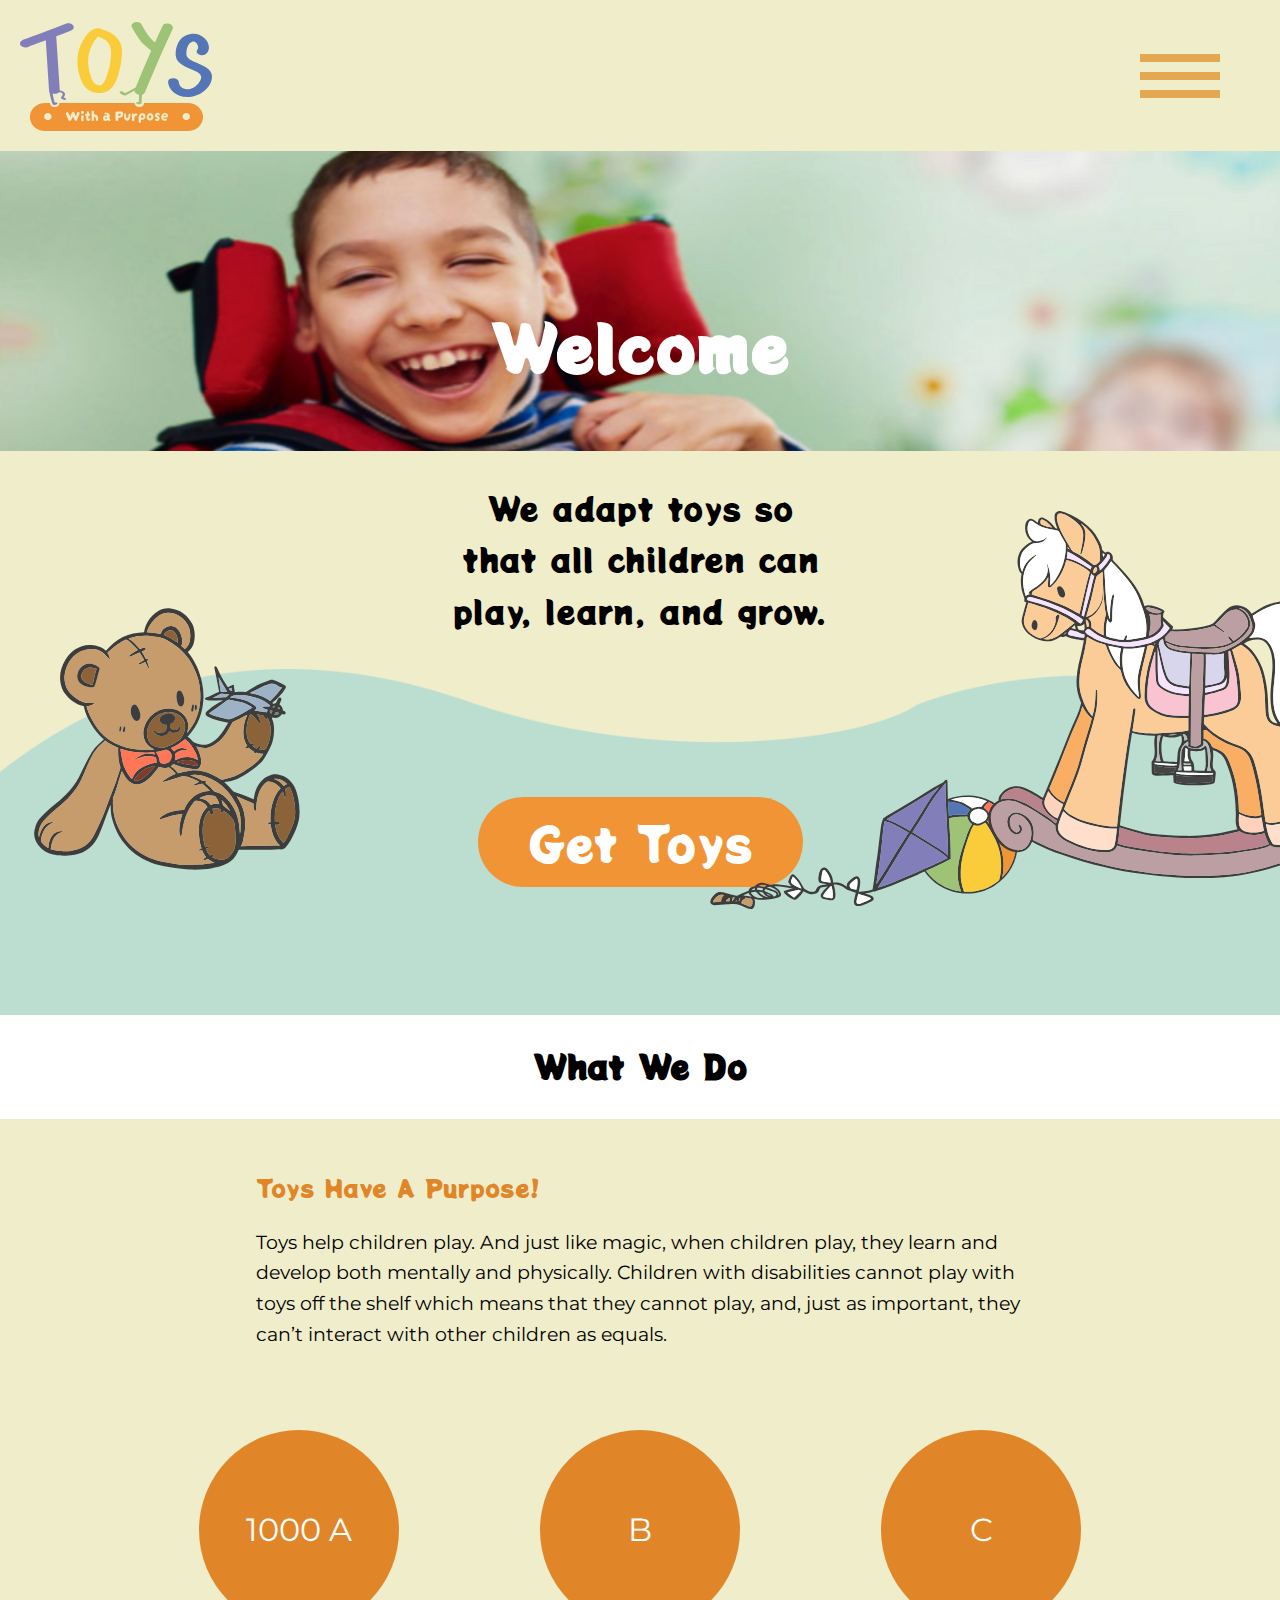
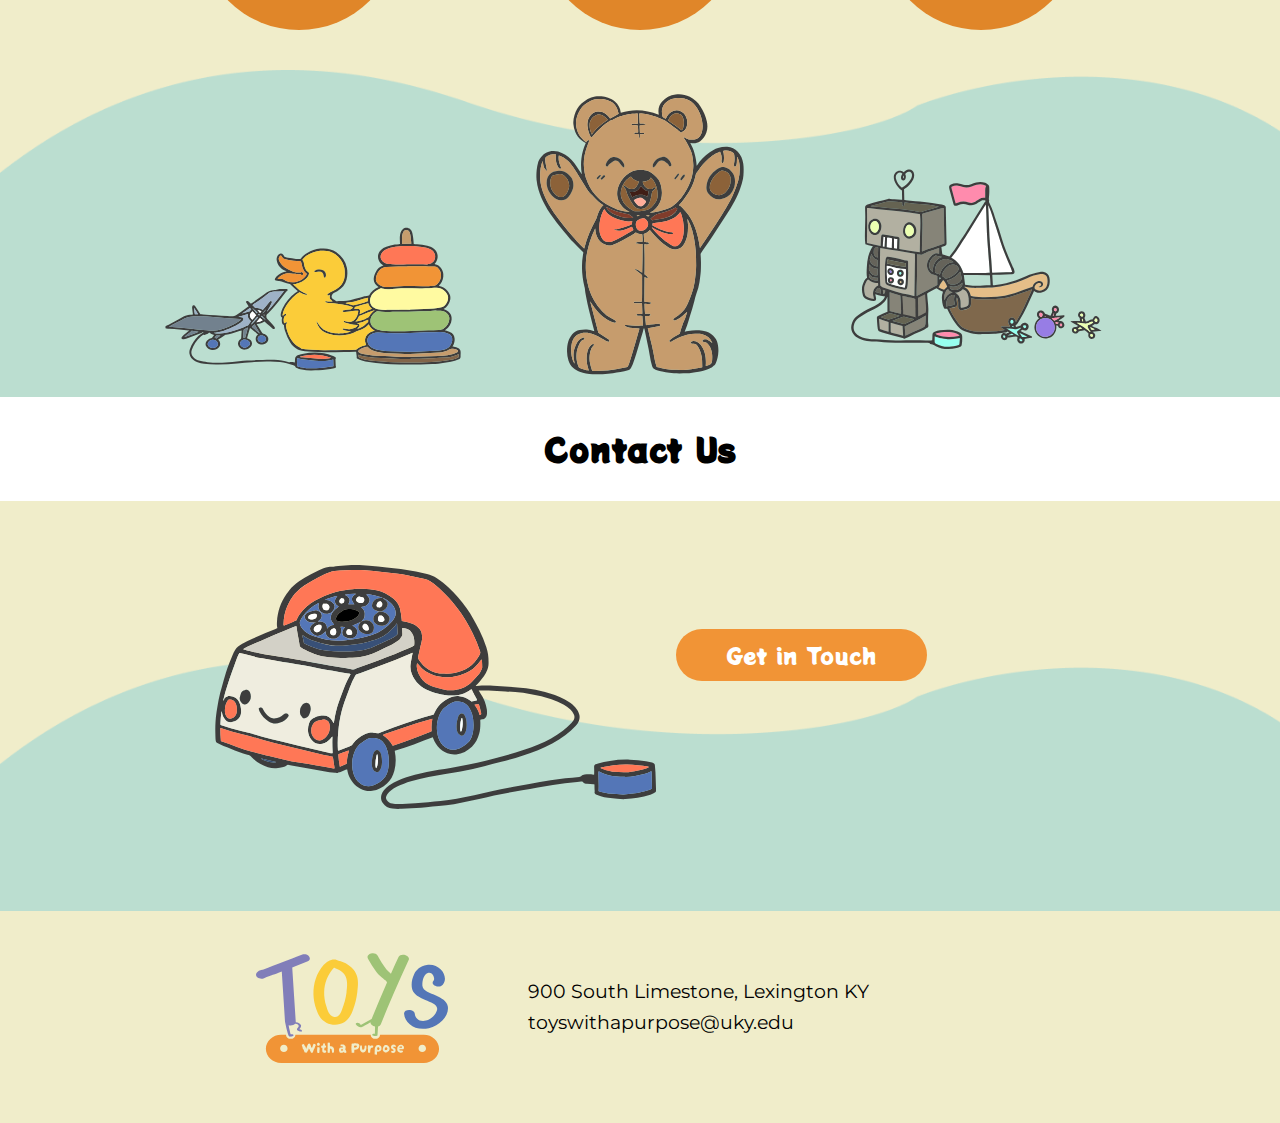
==== index.html @ 128fc1d7 "added assets hamburger" ====
<!DOCTYPE html>
<html lang="en">
<head>
    <meta charset="UTF-8">
    <meta name="viewport" content="width=device-width, initial-scale=1.0">
    <title>Toys with a Purpose</title>
    <link rel="stylesheet" href="./styles.css">
</head>
<body>
    <header>
        <img class="toys-with-purpose-logo" src="./assets/toys_w_purpose_logo_color.svg" alt="Toys with a Purpose Logo">

        <div class="cta-buttons">
            <button class="cta-button">About Us</button>
            <button class="cta-button">Get Toys</button>
            <button class="cta-button">Contact Us</button>
        </div>

        <div class="hamburger">
            <div class="hamburger-line"></div>
            <div class="hamburger-line"></div>
            <div class="hamburger-line"></div>
        </div>

    </header>

    <div class="mobile-menu toggle-content">

        <div id="icon-x">
            <svg width="4vw" height="4vw" viewBox="0 0 24 24" xmlns="http://www.w3.org/2000/svg">
            <path fill="currentColor" d="M5.29289 5.29289C5.68342 4.90237 6.31658 4.90237 6.70711 5.29289L12 10.5858L17.2929 5.29289C17.6834 4.90237 18.3166 4.90237 18.7071 5.29289C19.0976 5.68342 19.0976 6.31658 18.7071 6.70711L13.4142 12L18.7071 17.2929C19.0976 17.6834 19.0976 18.3166 18.7071 18.7071C18.3166 19.0976 17.6834 19.0976 17.2929 18.7071L12 13.4142L6.70711 18.7071C6.31658 19.0976 5.68342 19.0976 5.29289 18.7071C4.90237 18.3166 4.90237 17.6834 5.29289 17.2929L10.5858 12L5.29289 6.70711C4.90237 6.31658 4.90237 5.68342 5.29289 5.29289Z"/>
            </svg>
        </div>
        <ul>
            <li>Home</li>
            <li>About Us</li>
            <li>Get Toys</li>
            <li>Contact Us</li>
        </ul>

    </div>



    <main>      
        <section id="hero">
            <h1 class="section-title" style="font-size: 4em; color:white; padding-top: 100px;">Welcome</h2>
        </section>
        <section id="get-toys">
            <div id="toy-block" style="width:100%;">
                <img id="bear-with-airplane" style="width:25vw; position: absolute; left:0px; top:10vw;" src="./assets/bear_w_airplane.svg" alt="Bear with an airplane toy">
                <img id="ball-with-kite" style="width:25vw; position: absolute; right:20vw; top:25vw;" src="./assets/ball_w_kite.svg" alt="Ball with kite">
                <img id="rocking-horse" style="width:25vw; position: absolute; right:0px; top:0px;" src="./assets/rockinghorse.svg" alt="Rocking horse toy">
            </div>
            <div class = "large-text-block">
                <p>We adapt toys so that all children can play, learn, and grow.</p>
            </div>
            <div class="wave-block" style="text-align: center;">
                <button class="cta-button" style="font-size: 3rem;  margin-top: 10vw; margin-bottom:10vw">Get Toys</button>
            </div>
        </section>
        <section id="what-we-do">
            <h2 class="section-title">What We Do</h2>
        </section>
        <section id="toys-have-purpose">
            <div class="small-text-block">
                <h4>Toys Have A Purpose!</h4>
                <p>
                    Toys help children play. And just like magic, when children play, they learn and develop both mentally and physically.
                    Children with disabilities cannot play with toys off the shelf which means that they cannot play, and, just as important, they can’t interact with other children as equals.
                </p>
            </div>
            <div class="metrics">
                <div class="metric">1000 A</div>
                <div class="metric">B</div>
                <div class="metric">C</div>
            </div>
            <div class="wave-block" style="text-align: center;">
                <img id="duck-with-airplane" style="width:25vw; left:0px; top:10vw;" src="./assets/duck_w_airplain.svg" alt="Duck with an airplane toy.">
                <img id="upfront-bear" style="width:25vw; left:0px; top:10vw;" src="./assets/upfront_bear.svg" alt="Bear lifting his arms.">
                <img id="robot-with-toys" style="width:25vw; left:0px; top:10vw;" src="./assets/robot_w_toys.svg" alt="Robot with toys.">
            </div>
        </section>
        <section id="contact-us">
            <h2 class="section-title">Contact Us</h2>
        </section>
        <section id="get-in-touch">
            <div class="phone-contact-block">
                <img id="toy-phone" style="width:40vw; position: absolute; left:0px; top:0vw;" src="./assets/phone.svg" alt="Robot with toys.">
                <button style="position: absolute; left:500px; top:10vw;" class="cta-button">Get in Touch</button>

            </div>
            
            <div class="wave-block" style="text-align: center;">

            </div>
        </section>

    </main>
    <footer>

        <img class="toys-with-purpose-logo" src="./assets/toys_w_purpose_logo_color.svg" alt="Toys with a Purpose Logo">

        <p class="contact-info">
            900 South Limestone, Lexington KY <br />
            toyswithapurpose@uky.edu
        </p>

    </footer>
    <script src="script.js"></script>
</body>
</html>
---- styles.css ----
@import url('https://fonts.googleapis.com/css2?family=Montserrat:ital,wght@0,100..900;1,100..900&family=Potta+One&display=swap');


body {
    line-height: 1.6;
    margin: 0;
    padding: 0;
    background-color: #F0EDCA;
}

header {
    background-color: #F0EDCA;
    color: #fff;
 
    display: flex;
    justify-content: space-between;
    align-items: center;
    padding: 20px;
}

header {
    background-color: #F0EDCA;
    color: #fff;
 
    display: flex;
    justify-content: space-between;
    align-items: center;
    padding: 20px;
}

main {
    padding: 0;
    background-color: #F0EDCA;

    flex: 1;
    display: flex;
    flex-direction: column;
    justify-content: flex-start;
}

section {
    background-color: #fff;
    margin-top: 0;
    margin-bottom: 0;
    padding: 0;
}

footer {
    display: flex;
    flex-direction: row;
    align-items: center;
    margin-left: auto;
    margin-right: auto;
    max-width: 60%;
    padding-top: 40px;
    padding-bottom: 60px;
}

.toys-with-purpose-logo {
    width: 15vw;
    height: auto;
}


.cta-button {
    background-color: #F19436;
    color: white;
    font-family: 'Potta One', cursive;
    font-size: 1.4rem;
    padding: 10px 50px;
    border: none;
    border-radius: 60px;
    cursor: pointer;
    transition: background-color 0.3s, transform 0.1s;
}

.cta-buttons .cta-button {
    margin-left: 30px;
}

.cta-button:hover {
    background-color: #e08629;
}

.cta-button:active {
    transform: scale(0.92);
}


.section-title {
    text-align: center;
    font-family: 'Potta One', cursive;
    color: black;

    font-size: 2rem;
}

#hero{
    background-image: url('./assets/kid-laughing.jpg');
    background-size: cover;
    background-position: center;
    min-height: 300px;
}
#get-toys {
    background-color: #F0EDCA;
    position: relative;
}

#get-toys #toy-block {
    position: absolute;
}

#toys-have-purpose {
    background-color: #F0EDCA; 
}

#toys-have-purpose h4 {
    font-family: "Potta One", system-ui;
    font-weight: 400;
    font-style: normal;
    font-size: 1.5rem;
    color: #e08629;
    margin-top: 50px;
    margin-bottom: 1rem;
}

#toys-have-purpose p {
    font-family: "Montserrat", sans-serif;
    font-style: normal;
    font-size: 1.2rem;
    color: black;
}

#toys-have-purpose .small-text-block {
    max-width: 60%;
    margin-left: auto;
    margin-right: auto;
}

#get-in-touch {
    background-color: #F0EDCA;  
}

.large-text-block {
    font-family: 'Potta One', cursive;
    font-size: 2rem;
}

.large-text-block p {
    max-width: 30%;
    margin-left: auto;
    margin-right: auto;
    text-align: center;
}

.wave-block {
    background-color: #F0EDCA;
    background-image: url('./assets/wave.png');
    background-size:cover;
    background-position: top;
    min-height: 250px;
}

.metrics {
    display: flex;
    justify-content: space-around;
    margin-top: 80px;
    margin-bottom: 40px;
    padding-left: 10%;
    padding-right: 10%;
}

.metric {
    background-color: #e08629;
    width: 200px;
    height: 200px;
    border-radius: 50%;
    display: flex;
    align-items: center;
    justify-content: center;
    color: white;

    font-family: "Montserrat", sans-serif;
    font-style: bold;
    font-size: 2rem;
}

.contact-info {
    font-family: "Montserrat", sans-serif;
    color: black;
    font-size: 1.2rem;
    font-weight:400;

    margin-left: 80px;
}

.phone-contact-block {
    width: 60%;
    margin-left: auto;
    margin-right: auto;
    position: relative;
    padding: 80px;
}


/* Hamburger */

.hamburger-line {
    width: 80px;
    height: 8px;
    background-color: #e4a853;
    margin: 10px 0;
}

.hamburger {
    display:none;
    margin-right: 40px;
    cursor: pointer;
}


/* Mobile Menu */

.mobile-menu {
    width: 25%;
    padding: 10px;
    background-color: #F0EDCA;
    position: absolute;  
    top: 20px;
    right: 20px; 

    border: 5px solid #e08629;
    border-radius: 10px;

    display: none;
}


.mobile-menu ul {
    color: #e08629;
    font-family: "Montserrat", sans-serif;
    font-style: bold;
    font-size: 2rem;

    padding-left: 0;
    margin: 0;
    padding: 0;

    margin-top: 40px;
    margin-bottom: 20px;

}

.mobile-menu li {
    list-style: none;
    padding: 5px;
    padding-left: 30px;
    border-radius: 5px;
    cursor: pointer;
    margin-right: 4vw;
}

.mobile-menu li:hover {
    background-color: #e08629;
    color: white;
}

#icon-x {
    color: #e08629;
    position: absolute;
    top: 1vw;
    right: 1vw;

    cursor: pointer;
}

.toggle-content {
    display: none; /* Hidden by default */
}

.toggle-content.show {
    display: block; /* Shown when .show class is added */
}

/* Tablet view */
@media screen and (max-width: 1280px) {
    .cta-buttons {
        display: none;
    }

    .hamburger {
        display:block;
    }
}

/* Phone view */
@media screen and (max-width: 769px) {
    
}
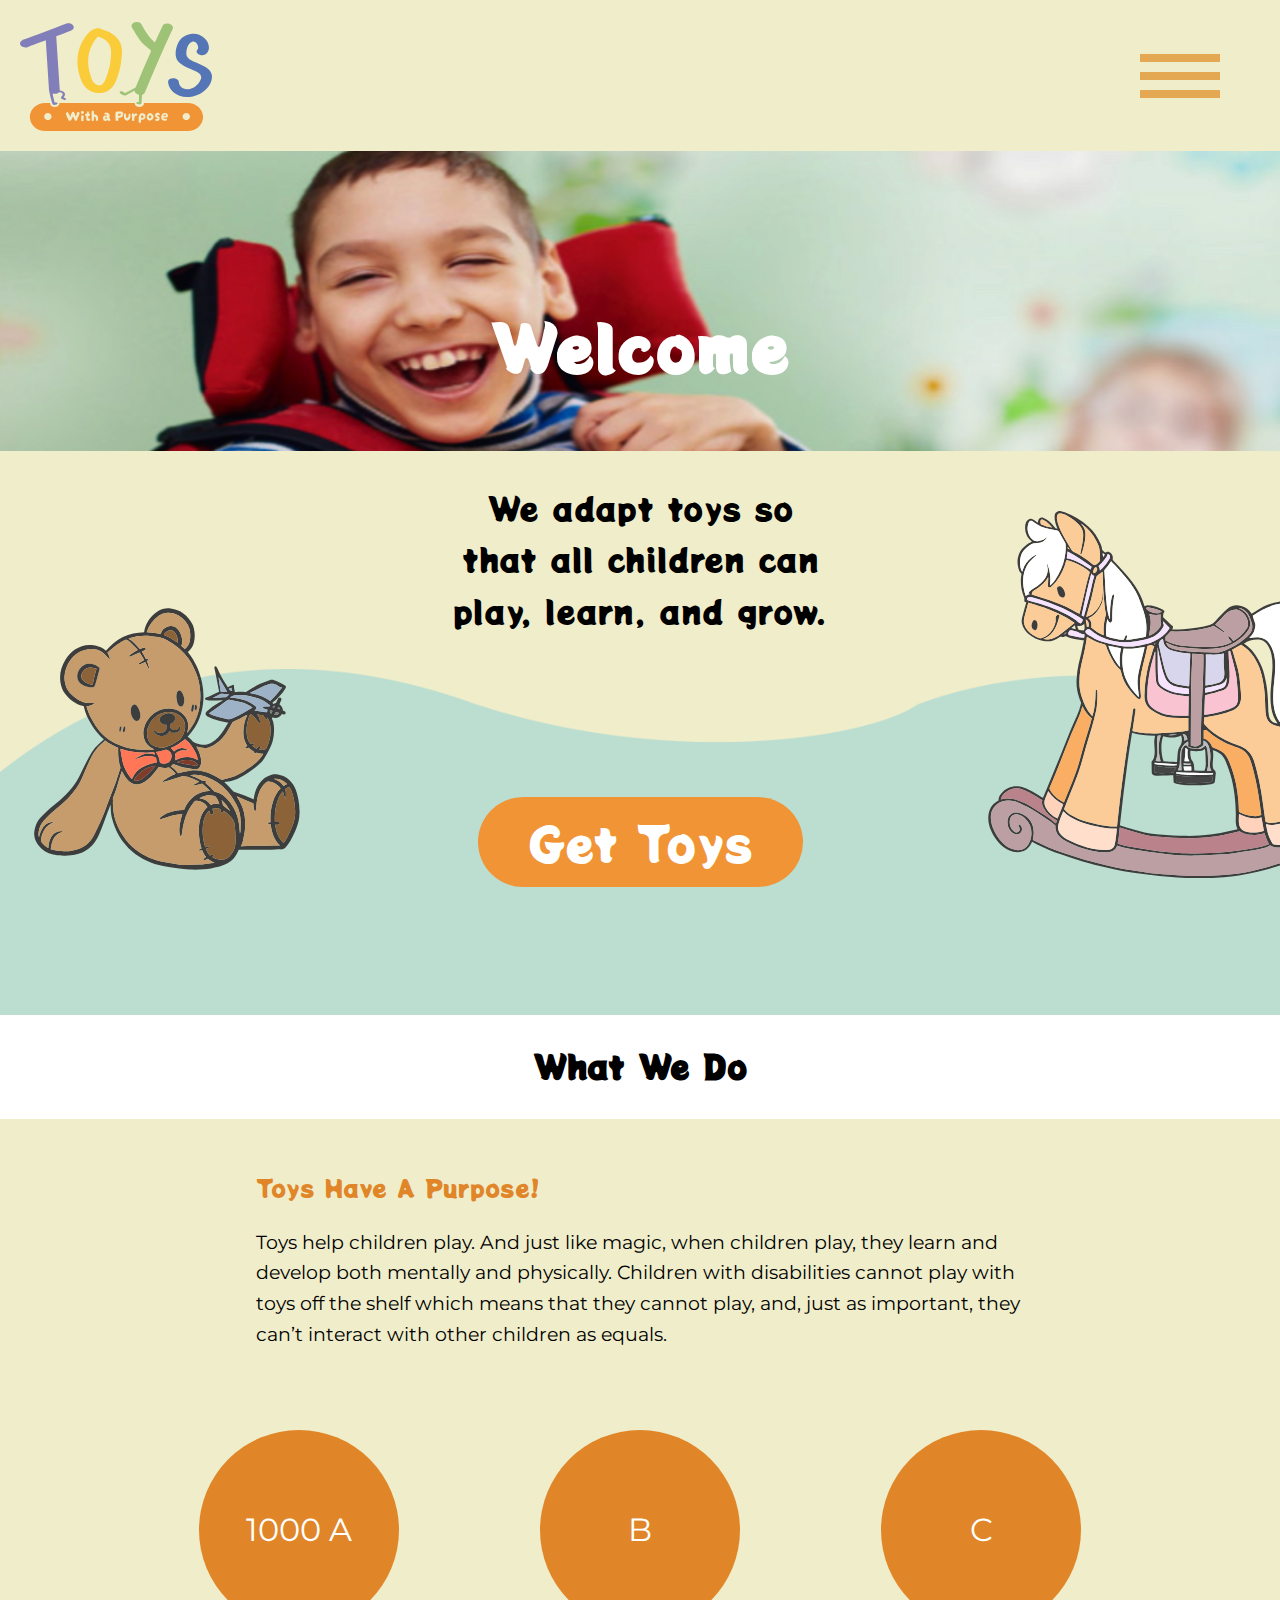
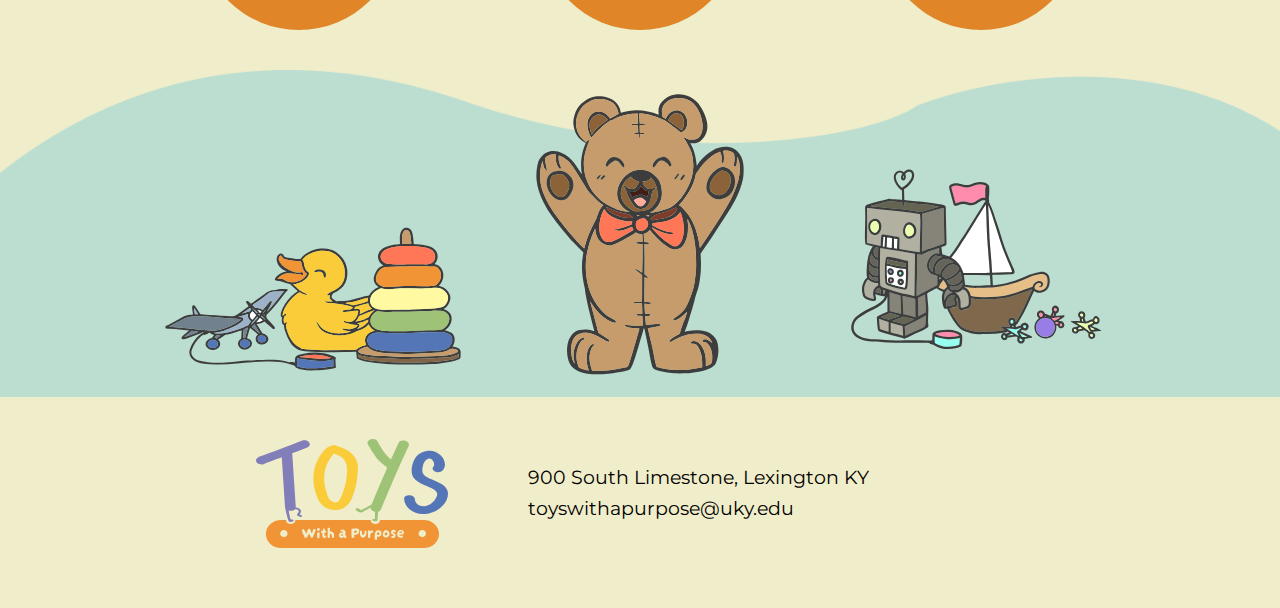
==== commit 890ca9e3: "updated index" ====
--- a/index.html
+++ b/index.html
@@ -27,20 +27,18 @@
     <div class="mobile-menu toggle-content">
 
         <div id="icon-x">
-            <svg width="4vw" height="4vw" viewBox="0 0 24 24" xmlns="http://www.w3.org/2000/svg">
+            <svg class="icon-x-image" viewBox="0 0 24 24" xmlns="http://www.w3.org/2000/svg">
             <path fill="currentColor" d="M5.29289 5.29289C5.68342 4.90237 6.31658 4.90237 6.70711 5.29289L12 10.5858L17.2929 5.29289C17.6834 4.90237 18.3166 4.90237 18.7071 5.29289C19.0976 5.68342 19.0976 6.31658 18.7071 6.70711L13.4142 12L18.7071 17.2929C19.0976 17.6834 19.0976 18.3166 18.7071 18.7071C18.3166 19.0976 17.6834 19.0976 17.2929 18.7071L12 13.4142L6.70711 18.7071C6.31658 19.0976 5.68342 19.0976 5.29289 18.7071C4.90237 18.3166 4.90237 17.6834 5.29289 17.2929L10.5858 12L5.29289 6.70711C4.90237 6.31658 4.90237 5.68342 5.29289 5.29289Z"/>
             </svg>
         </div>
         <ul>
             <li>Home</li>
-            <li>About Us</li>
+            <li>About</li>
             <li>Get Toys</li>
-            <li>Contact Us</li>
+            <li>Contact</li>
         </ul>
 
     </div>
-
-
 
     <main>      
         <section id="hero">
@@ -48,9 +46,9 @@
         </section>
         <section id="get-toys">
             <div id="toy-block" style="width:100%;">
-                <img id="bear-with-airplane" style="width:25vw; position: absolute; left:0px; top:10vw;" src="./assets/bear_w_airplane.svg" alt="Bear with an airplane toy">
-                <img id="ball-with-kite" style="width:25vw; position: absolute; right:20vw; top:25vw;" src="./assets/ball_w_kite.svg" alt="Ball with kite">
-                <img id="rocking-horse" style="width:25vw; position: absolute; right:0px; top:0px;" src="./assets/rockinghorse.svg" alt="Rocking horse toy">
+                <img id="bear-with-airplane" src="./assets/bear_w_airplane.svg" alt="Bear with an airplane toy">
+                <img id="ball-with-kite" src="./assets/ball_w_kite.svg" alt="Ball with kite">
+                <img id="rocking-horse" src="./assets/rockinghorse.svg" alt="Rocking horse toy">
             </div>
             <div class = "large-text-block">
                 <p>We adapt toys so that all children can play, learn, and grow.</p>
@@ -76,25 +74,25 @@
                 <div class="metric">C</div>
             </div>
             <div class="wave-block" style="text-align: center;">
-                <img id="duck-with-airplane" style="width:25vw; left:0px; top:10vw;" src="./assets/duck_w_airplain.svg" alt="Duck with an airplane toy.">
-                <img id="upfront-bear" style="width:25vw; left:0px; top:10vw;" src="./assets/upfront_bear.svg" alt="Bear lifting his arms.">
-                <img id="robot-with-toys" style="width:25vw; left:0px; top:10vw;" src="./assets/robot_w_toys.svg" alt="Robot with toys.">
+                <img id="duck-with-airplane" src="./assets/duck_w_airplain.svg" alt="Duck with an airplane toy.">
+                <img id="upfront-bear" src="./assets/upfront_bear.svg" alt="Bear lifting his arms.">
+                <img id="robot-with-toys" src="./assets/robot_w_toys.svg" alt="Robot with toys.">
             </div>
         </section>
-        <section id="contact-us">
+        <!-- <section id="contact-us">
             <h2 class="section-title">Contact Us</h2>
         </section>
         <section id="get-in-touch">
             <div class="phone-contact-block">
-                <img id="toy-phone" style="width:40vw; position: absolute; left:0px; top:0vw;" src="./assets/phone.svg" alt="Robot with toys.">
-                <button style="position: absolute; left:500px; top:10vw;" class="cta-button">Get in Touch</button>
+                <img id="toy-phone" style="width:40vw;" src="./assets/phone.svg" alt="Robot with toys.">
+                <button class="cta-button">Get in Touch</button>
 
             </div>
             
             <div class="wave-block" style="text-align: center;">
 
             </div>
-        </section>
+        </section> -->
 
     </main>
     <footer>
--- a/styles.css
+++ b/styles.css
@@ -47,6 +47,7 @@
 
 footer {
     display: flex;
+    flex-wrap: wrap;
     flex-direction: row;
     align-items: center;
     margin-left: auto;
@@ -139,6 +140,7 @@
 
 #get-in-touch {
     background-color: #F0EDCA;  
+    position: relative;
 }
 
 .large-text-block {
@@ -163,6 +165,7 @@
 
 .metrics {
     display: flex;
+    flex-wrap: wrap;
     justify-content: space-around;
     margin-top: 80px;
     margin-bottom: 40px;
@@ -198,8 +201,9 @@
     width: 60%;
     margin-left: auto;
     margin-right: auto;
-    position: relative;
     padding: 80px;
+    display: flex;
+    flex-wrap: wrap;
 }
 
 
@@ -240,13 +244,13 @@
     color: #e08629;
     font-family: "Montserrat", sans-serif;
     font-style: bold;
-    font-size: 2rem;
+    font-size: 1.8rem;
 
     padding-left: 0;
     margin: 0;
     padding: 0;
 
-    margin-top: 40px;
+    margin-top: 60px;
     margin-bottom: 20px;
 
 }
@@ -275,11 +279,57 @@
 }
 
 .toggle-content {
-    display: none; /* Hidden by default */
+    display: none;
 }
 
 .toggle-content.show {
-    display: block; /* Shown when .show class is added */
+    display: block; 
+}
+
+/* Images */
+
+#bear-with-airplane {
+    width:25vw; 
+    position: absolute; 
+    left:0px; 
+    top:10vw;
+}
+
+#ball-with-kite {
+    width:25vw; 
+    position: absolute; 
+    right:20vw; 
+    top:25vw;
+}
+
+#rocking-horse {
+    width:25vw; 
+    position: absolute; 
+    right:0px; 
+    top:0px;
+}
+
+#duck-with-airplane {
+    width:25vw; 
+    left:0px; 
+    top:10vw;
+}
+
+#upfront-bear {
+    width:25vw; 
+    left:0px; 
+    top:10vw;
+}
+
+#robot-with-toys {
+    width:25vw; 
+    left:0px; 
+    top:10vw;
+}
+
+.icon-x-image {
+    width: 4vw;
+    height:4vw;
 }
 
 /* Tablet view */
@@ -291,9 +341,69 @@
     .hamburger {
         display:block;
     }
+
+    #ball-with-kite {
+        display: none;
+    }
 }
 
 /* Phone view */
 @media screen and (max-width: 769px) {
+
+    .toys-with-purpose-logo {
+        width: 30vw;
+        height: auto;
+    }
+
+    .mobile-menu {
+        width: 75%;
+    }
+
+    .contact-info {
+
+        font-size: 1.2rem;
+        font-weight:400;
+    
+        margin-left: 0;
+    }
+
+    #toys-have-purpose .small-text-block {
+        max-width: 80%;
+    }
+
+    .icon-x-image {
+        width:14vw;
+        height:14vw;
+    }
+
+    .large-text-block p {
+        max-width: 60%;
+    }
+
+    #bear-with-airplane {
+        top:120px
+    }
+
+    #rocking-horse {
+
+        top:80px;
+    }
+    #duck-with-airplane {
+        display: none;
+    }
+    
+    #upfront-bear {
+        width:50vw; 
+        left:0px; 
+        top:10vw;
+    }
+    
+    #robot-with-toys {
+        display: none;
+    }
+
+    .metric {
+        margin-top: 20px;
+    }
     
 }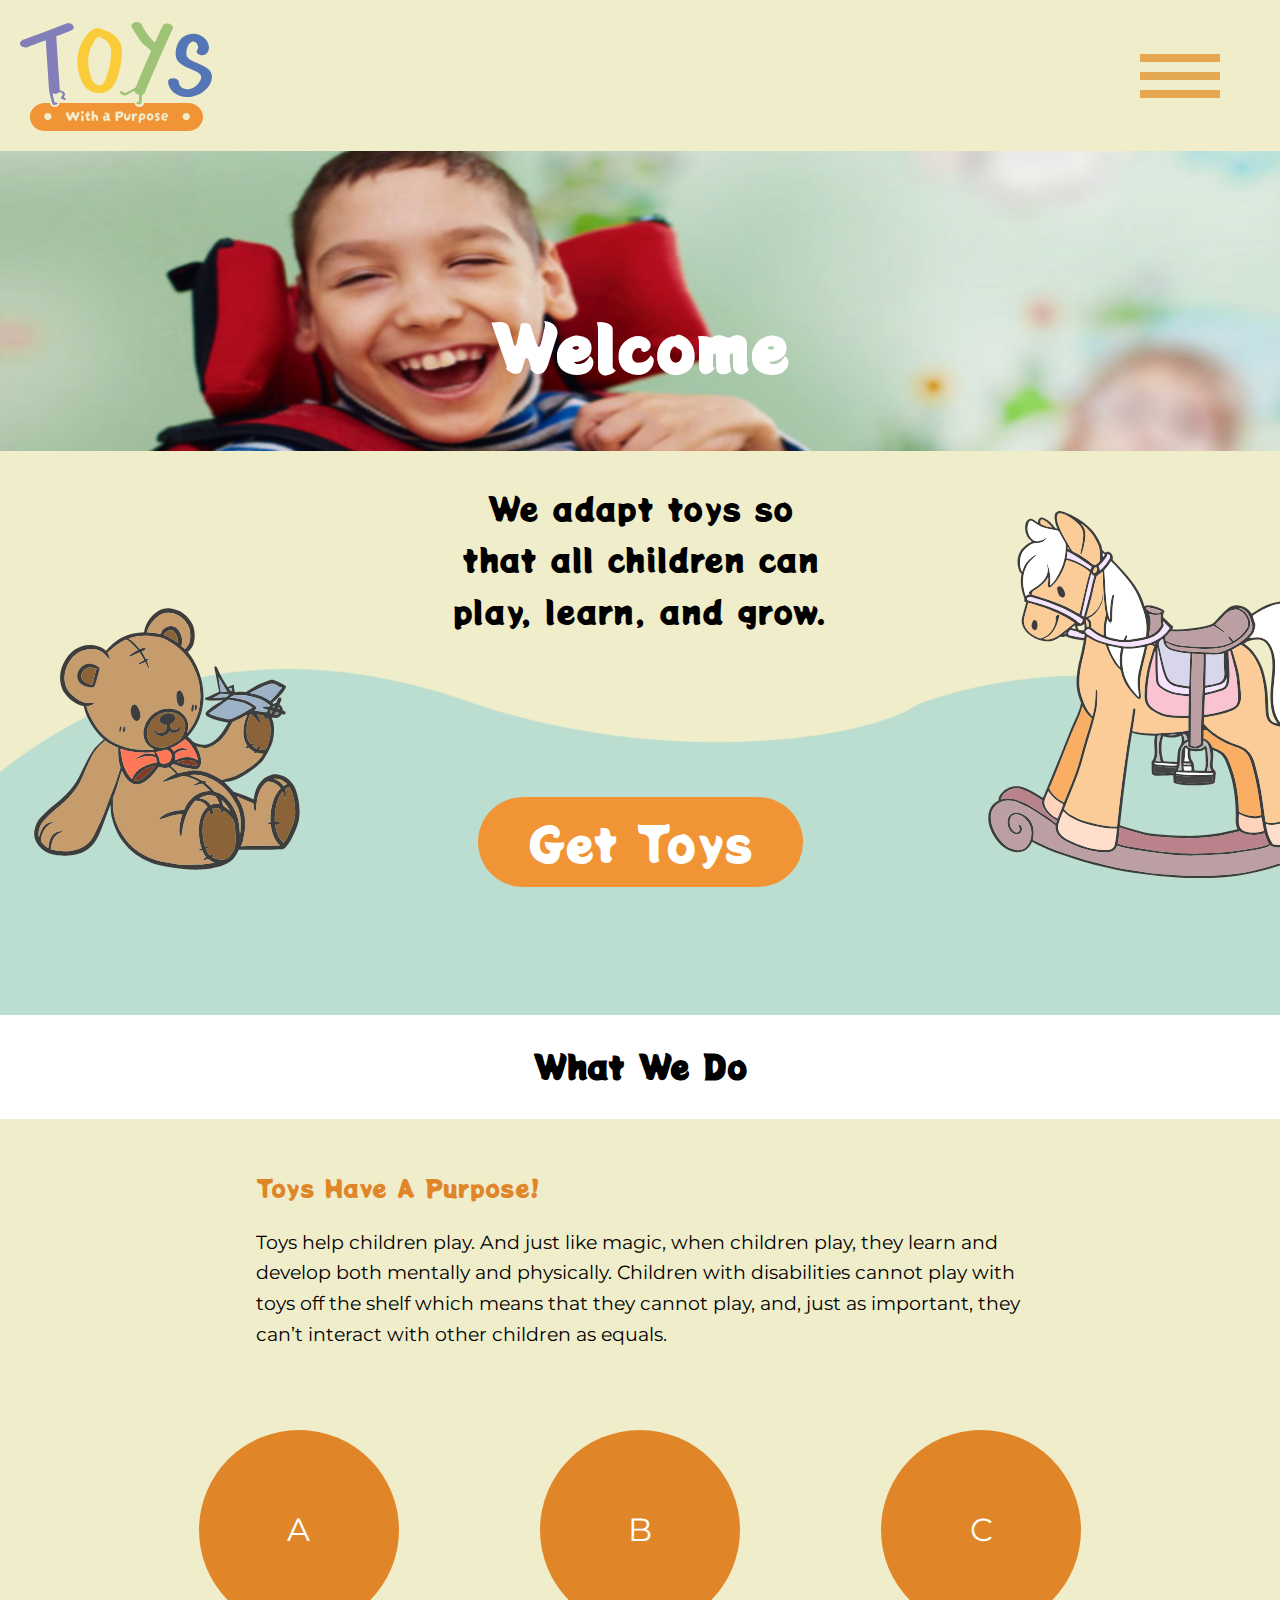
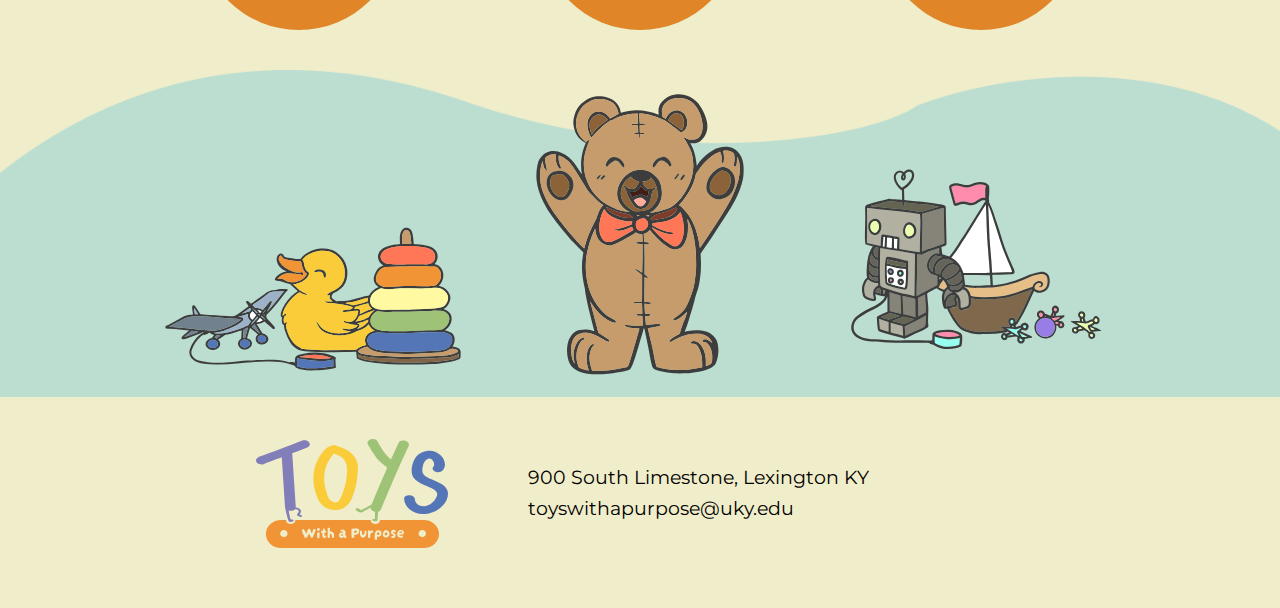
==== commit d7cd717b: "major update added about and contact" ====
--- a/index.html
+++ b/index.html
@@ -8,12 +8,12 @@
 </head>
 <body>
     <header>
-        <img class="toys-with-purpose-logo" src="./assets/toys_w_purpose_logo_color.svg" alt="Toys with a Purpose Logo">
+        <img class="toys-with-purpose-logo" src="./assets/toys_w_purpose_logo_color.svg" alt="Toys with a Purpose Logo" onclick="NavigateTo('/.')">
 
         <div class="cta-buttons">
-            <button class="cta-button">About Us</button>
-            <button class="cta-button">Get Toys</button>
-            <button class="cta-button">Contact Us</button>
+            <button class="cta-button" onclick="NavigateTo('/about.html')">About Us</button>
+            <button class="cta-button" onclick="NavigateTo('/get_toys.html')">Get Toys</button>
+            <button class="cta-button" onclick="NavigateTo('/contact.html')">Contact Us</button>
         </div>
 
         <div class="hamburger">
@@ -32,16 +32,16 @@
             </svg>
         </div>
         <ul>
-            <li>Home</li>
-            <li>About</li>
-            <li>Get Toys</li>
-            <li>Contact</li>
+            <li onclick="NavigateTo('/.')">Home</li>
+            <li onclick="NavigateTo('/about.html')">About</li>
+            <li onclick="NavigateTo('/get_toys.html')">Get Toys</li>
+            <li onclick="NavigateTo('/contact.html')">Contact</li>
         </ul>
 
     </div>
 
     <main>      
-        <section id="hero">
+        <section class="hero hero-welcome">
             <h1 class="section-title" style="font-size: 4em; color:white; padding-top: 100px;">Welcome</h2>
         </section>
         <section id="get-toys">
@@ -63,13 +63,13 @@
         <section id="toys-have-purpose">
             <div class="small-text-block">
                 <h4>Toys Have A Purpose!</h4>
-                <p>
+                <p class="content-text">
                     Toys help children play. And just like magic, when children play, they learn and develop both mentally and physically.
                     Children with disabilities cannot play with toys off the shelf which means that they cannot play, and, just as important, they can’t interact with other children as equals.
                 </p>
             </div>
             <div class="metrics">
-                <div class="metric">1000 A</div>
+                <div class="metric">A</div>
                 <div class="metric">B</div>
                 <div class="metric">C</div>
             </div>
--- a/styles.css
+++ b/styles.css
@@ -60,6 +60,7 @@
 .toys-with-purpose-logo {
     width: 15vw;
     height: auto;
+    cursor: pointer;
 }
 
 
@@ -96,12 +97,24 @@
     font-size: 2rem;
 }
 
-#hero{
-    background-image: url('./assets/kid-laughing.jpg');
+.hero {
     background-size: cover;
     background-position: center;
     min-height: 300px;
 }
+
+.hero-welcome {
+    background-image: url('./assets/kid-laughing.jpg');
+}
+
+.hero-about {
+    background-image: url('./assets/abc.png');
+}
+
+.hero-contact {
+    background-image: url('./assets/lego.png');
+}
+
 #get-toys {
     background-color: #F0EDCA;
     position: relative;
@@ -115,7 +128,7 @@
     background-color: #F0EDCA; 
 }
 
-#toys-have-purpose h4 {
+h4 {
     font-family: "Potta One", system-ui;
     font-weight: 400;
     font-style: normal;
@@ -125,14 +138,14 @@
     margin-bottom: 1rem;
 }
 
-#toys-have-purpose p {
+.content-text {
     font-family: "Montserrat", sans-serif;
     font-style: normal;
     font-size: 1.2rem;
-    color: black;
-}
-
-#toys-have-purpose .small-text-block {
+    color: black; 
+}
+
+.small-text-block {
     max-width: 60%;
     margin-left: auto;
     margin-right: auto;
@@ -161,6 +174,13 @@
     background-size:cover;
     background-position: top;
     min-height: 250px;
+}
+
+.wave-block-down {
+    background-color: #F0EDCA;
+    background-image: url('./assets/wave-down.png');
+    background-size:cover;
+    background-position: top;
 }
 
 .metrics {
@@ -327,9 +347,34 @@
     top:10vw;
 }
 
+#slinkydog {
+    width:25vw;  
+    right: 30px;
+}
+
+#bear_w_dog {
+    width:25vw;  
+}
+
 .icon-x-image {
     width: 4vw;
     height:4vw;
+}
+
+/* ------------------------ */
+
+.about-text-block {
+    margin-bottom: 280px;
+}
+
+.small-text-block-layout {
+    display: flex;
+    flex-direction: row;
+}
+
+.contact-address {
+    padding-top: 50px;
+    padding-bottom: 100px;
 }
 
 /* Tablet view */
@@ -345,6 +390,10 @@
     #ball-with-kite {
         display: none;
     }
+
+    #slinkydog {
+        display: none;
+    }
 }
 
 /* Phone view */
@@ -390,6 +439,10 @@
     }
     #duck-with-airplane {
         display: none;
+    }
+
+    #bear_w_dog {
+        display: none; 
     }
     
     #upfront-bear {
@@ -405,5 +458,17 @@
     .metric {
         margin-top: 20px;
     }
+
+    .small-text-block-layout {
+        display: inline;
+    }
+
+    .about-us-text {
+        padding: 20px;
+    }
+
+    #have-questions {
+        margin-top: 30px;
+    }
     
 }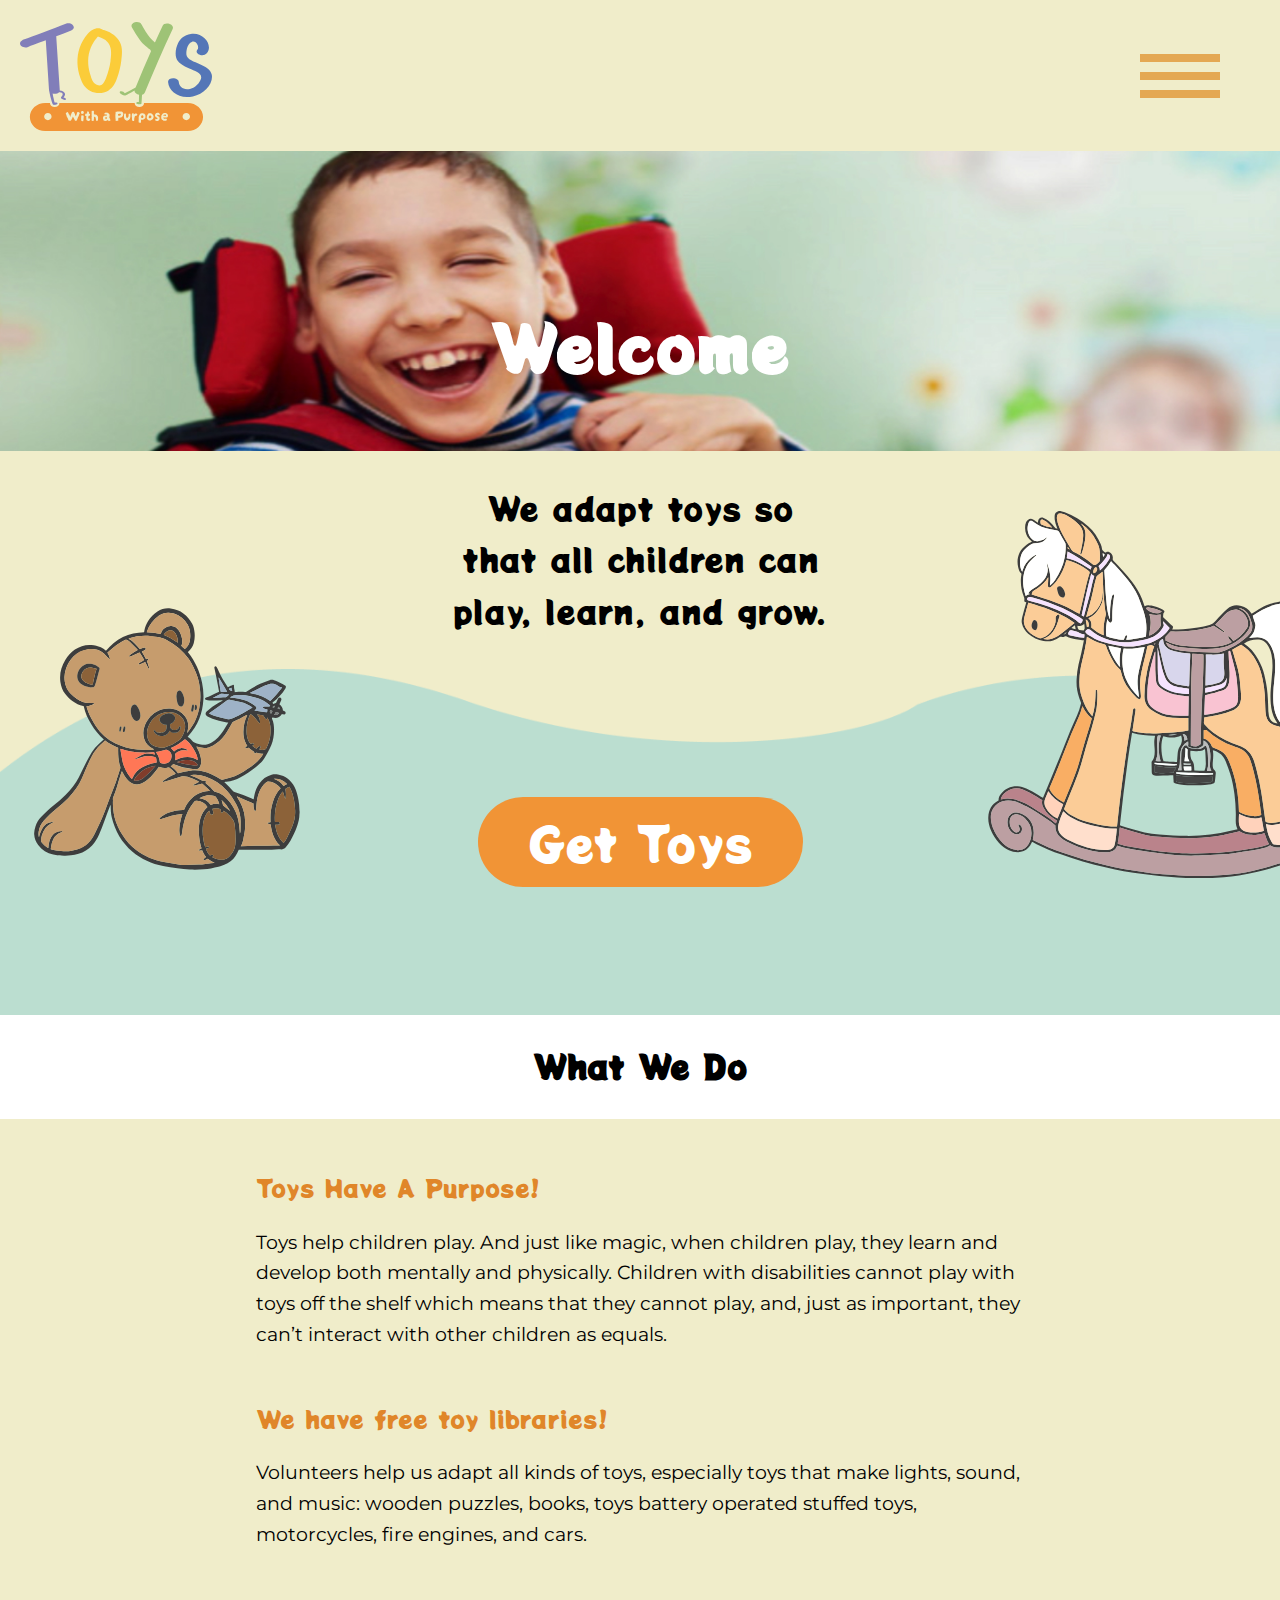
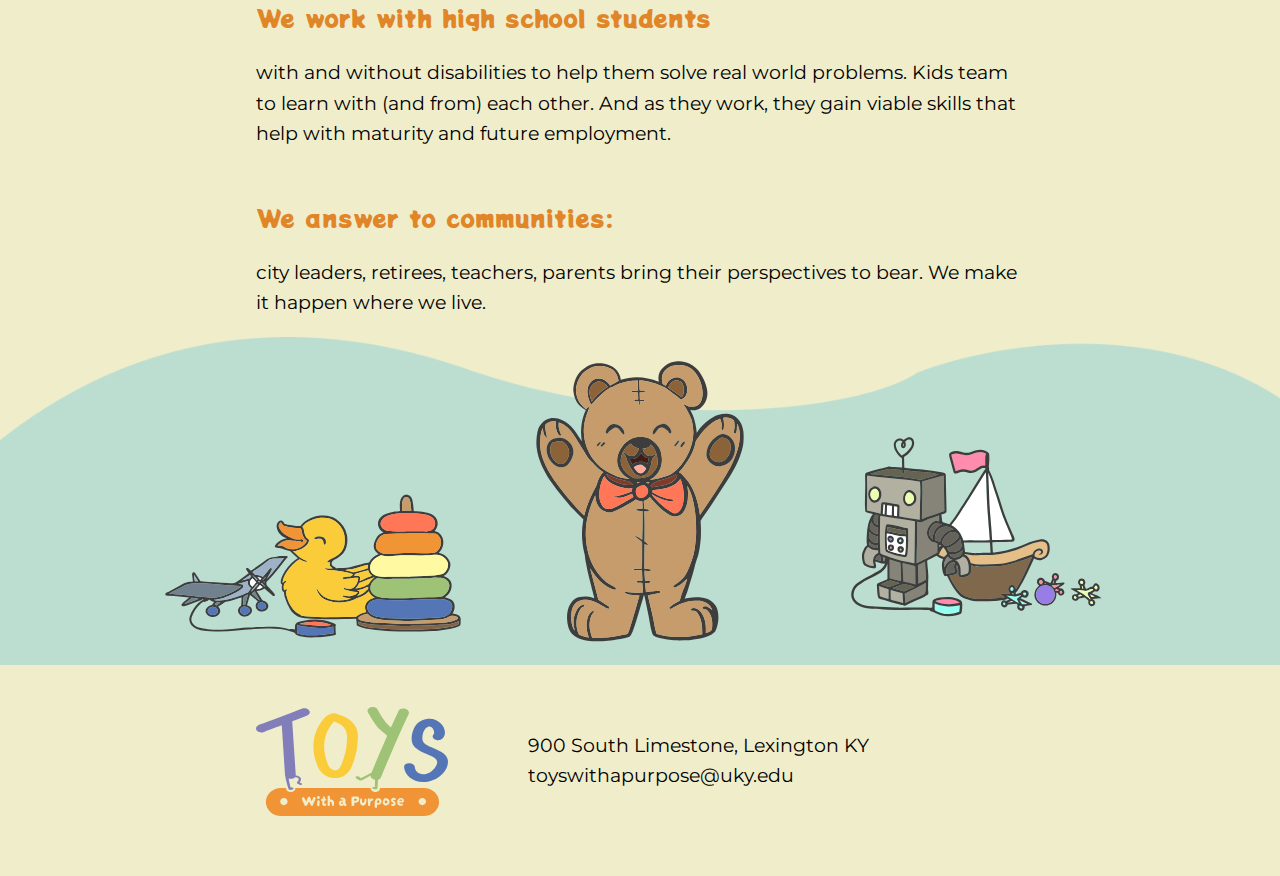
==== commit 59f00bab: "last minute updates" ====
--- a/index.html
+++ b/index.html
@@ -8,12 +8,12 @@
 </head>
 <body>
     <header>
-        <img class="toys-with-purpose-logo" src="./assets/toys_w_purpose_logo_color.svg" alt="Toys with a Purpose Logo" onclick="NavigateTo('/.')">
+        <img class="toys-with-purpose-logo" src="./assets/toys_w_purpose_logo_color.svg" alt="Toys with a Purpose Logo" onclick="NavigateTo('./.')">
 
         <div class="cta-buttons">
-            <button class="cta-button" onclick="NavigateTo('/about.html')">About Us</button>
-            <button class="cta-button" onclick="NavigateTo('/get_toys.html')">Get Toys</button>
-            <button class="cta-button" onclick="NavigateTo('/contact.html')">Contact Us</button>
+            <button class="cta-button" onclick="NavigateTo('./about.html')">About Us</button>
+            <button class="cta-button" onclick="NavigateTo('./get_toys.html')">Get Toys</button>
+            <button class="cta-button" onclick="NavigateTo('./contact.html')">Contact Us</button>
         </div>
 
         <div class="hamburger">
@@ -32,10 +32,10 @@
             </svg>
         </div>
         <ul>
-            <li onclick="NavigateTo('/.')">Home</li>
-            <li onclick="NavigateTo('/about.html')">About</li>
-            <li onclick="NavigateTo('/get_toys.html')">Get Toys</li>
-            <li onclick="NavigateTo('/contact.html')">Contact</li>
+            <li onclick="NavigateTo('./index.html')">Home</li>
+            <li onclick="NavigateTo('./about.html')">About</li>
+            <li onclick="NavigateTo('./get_toys.html')">Get Toys</li>
+            <li onclick="NavigateTo('./contact.html')">Contact</li>
         </ul>
 
     </div>
@@ -54,7 +54,7 @@
                 <p>We adapt toys so that all children can play, learn, and grow.</p>
             </div>
             <div class="wave-block" style="text-align: center;">
-                <button class="cta-button" style="font-size: 3rem;  margin-top: 10vw; margin-bottom:10vw">Get Toys</button>
+                <button class="cta-button" style="font-size: 3rem;  margin-top: 10vw; margin-bottom:10vw" onclick="NavigateTo('./index.html')">Get Toys</button>
             </div>
         </section>
         <section id="what-we-do">
@@ -67,12 +67,27 @@
                     Toys help children play. And just like magic, when children play, they learn and develop both mentally and physically.
                     Children with disabilities cannot play with toys off the shelf which means that they cannot play, and, just as important, they can’t interact with other children as equals.
                 </p>
-            </div>
-            <div class="metrics">
+
+            <!-- <div class="metrics">
                 <div class="metric">A</div>
                 <div class="metric">B</div>
                 <div class="metric">C</div>
-            </div>
+            </div> -->
+                <h4>We have free toy libraries!</h4>
+                <p class="content-text">
+                    Volunteers help us adapt all kinds of toys, especially toys that make lights, sound, and music: wooden puzzles, books, toys battery operated stuffed toys, motorcycles, fire engines, and cars.
+                </p>
+
+                <h4>We work with high school students</h4>
+                <p class="content-text">
+                    with and without disabilities to help them solve real world problems. Kids team to learn with (and from) each other. And as they work, they gain viable skills that help with maturity and future employment.
+                </p>
+
+                <h4>We answer to communities:</h4>
+                <p class="content-text">
+                    city leaders, retirees, teachers, parents bring their perspectives to bear. We make it happen where we live.
+                </p>
+             </div>
             <div class="wave-block" style="text-align: center;">
                 <img id="duck-with-airplane" src="./assets/duck_w_airplain.svg" alt="Duck with an airplane toy.">
                 <img id="upfront-bear" src="./assets/upfront_bear.svg" alt="Bear lifting his arms.">
@@ -97,7 +112,7 @@
     </main>
     <footer>
 
-        <img class="toys-with-purpose-logo" src="./assets/toys_w_purpose_logo_color.svg" alt="Toys with a Purpose Logo">
+        <img class="toys-with-purpose-logo" src="./assets/toys_w_purpose_logo_color.svg" alt="Toys with a Purpose Logo" onclick="NavigateTo('./.')">
 
         <p class="contact-info">
             900 South Limestone, Lexington KY <br />
@@ -105,6 +120,6 @@
         </p>
 
     </footer>
-    <script src="script.js"></script>
+    <script src="./script.js"></script>
 </body>
 </html>
